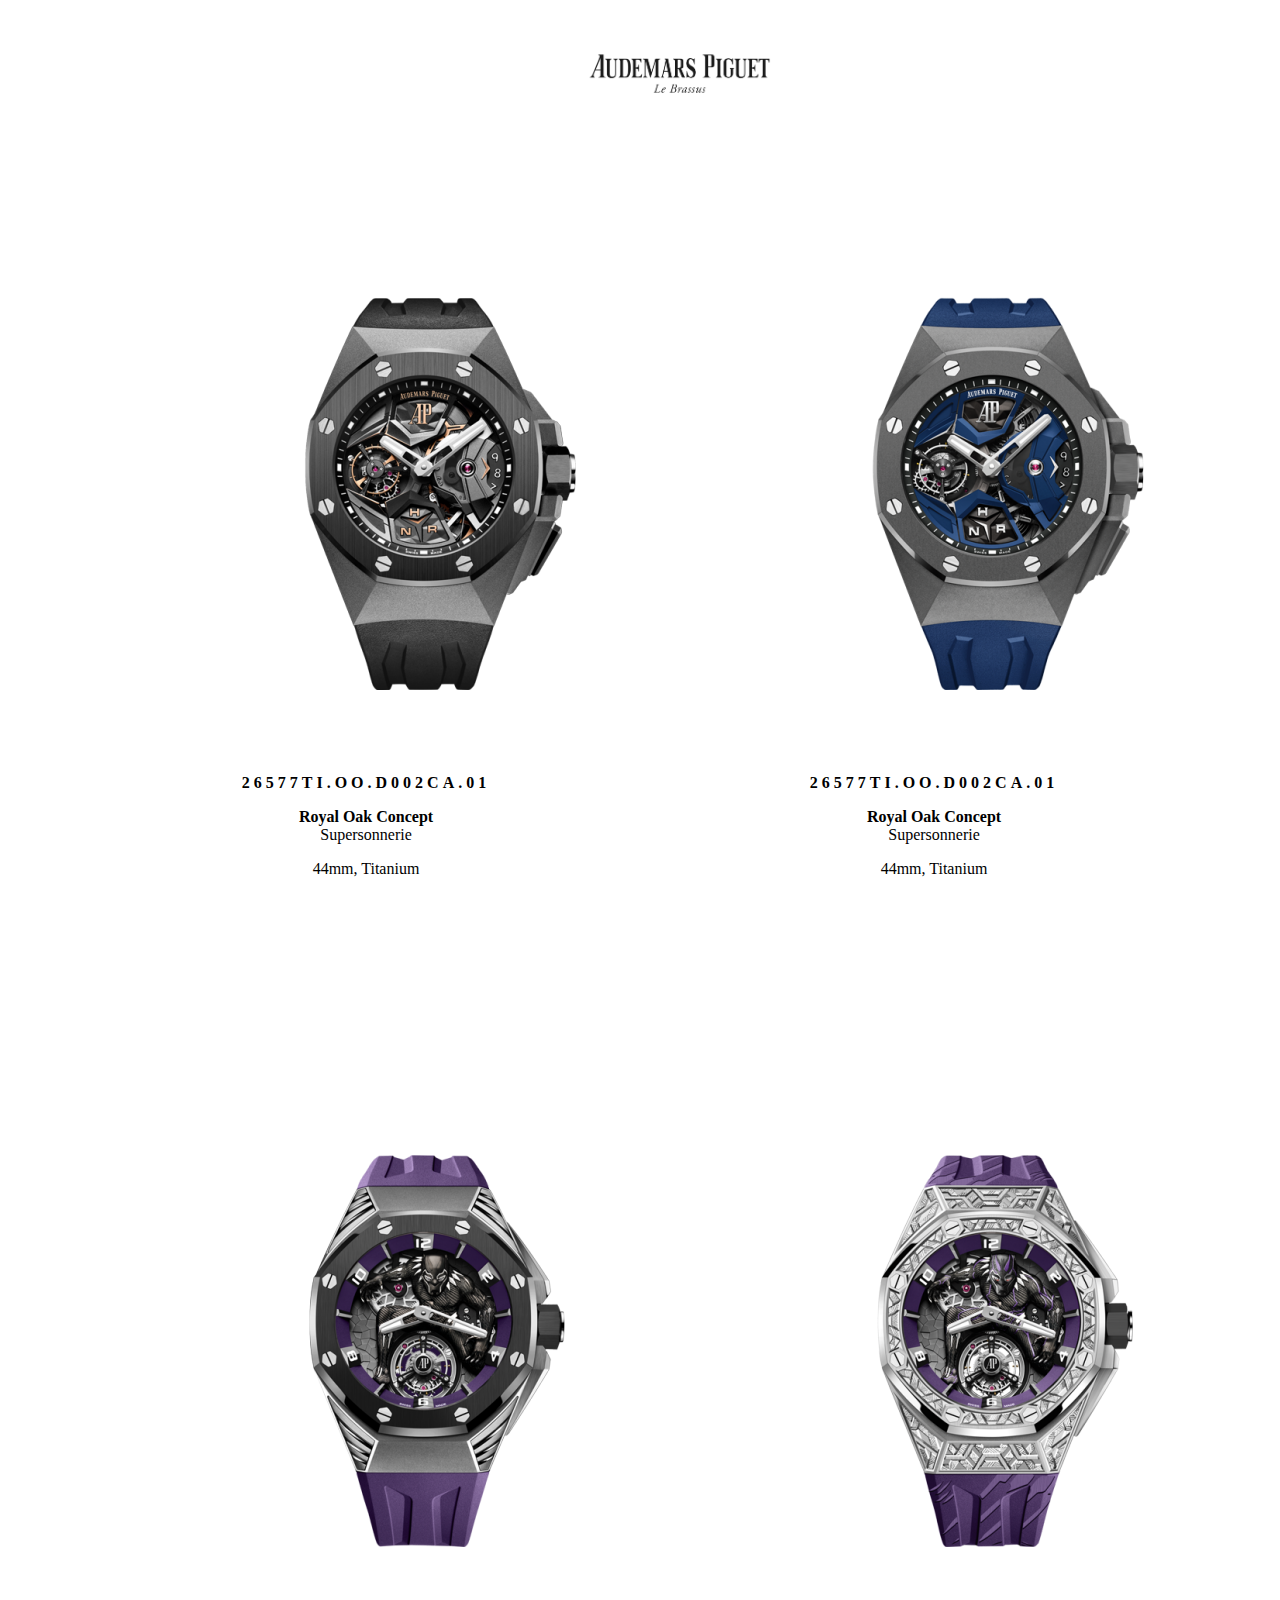
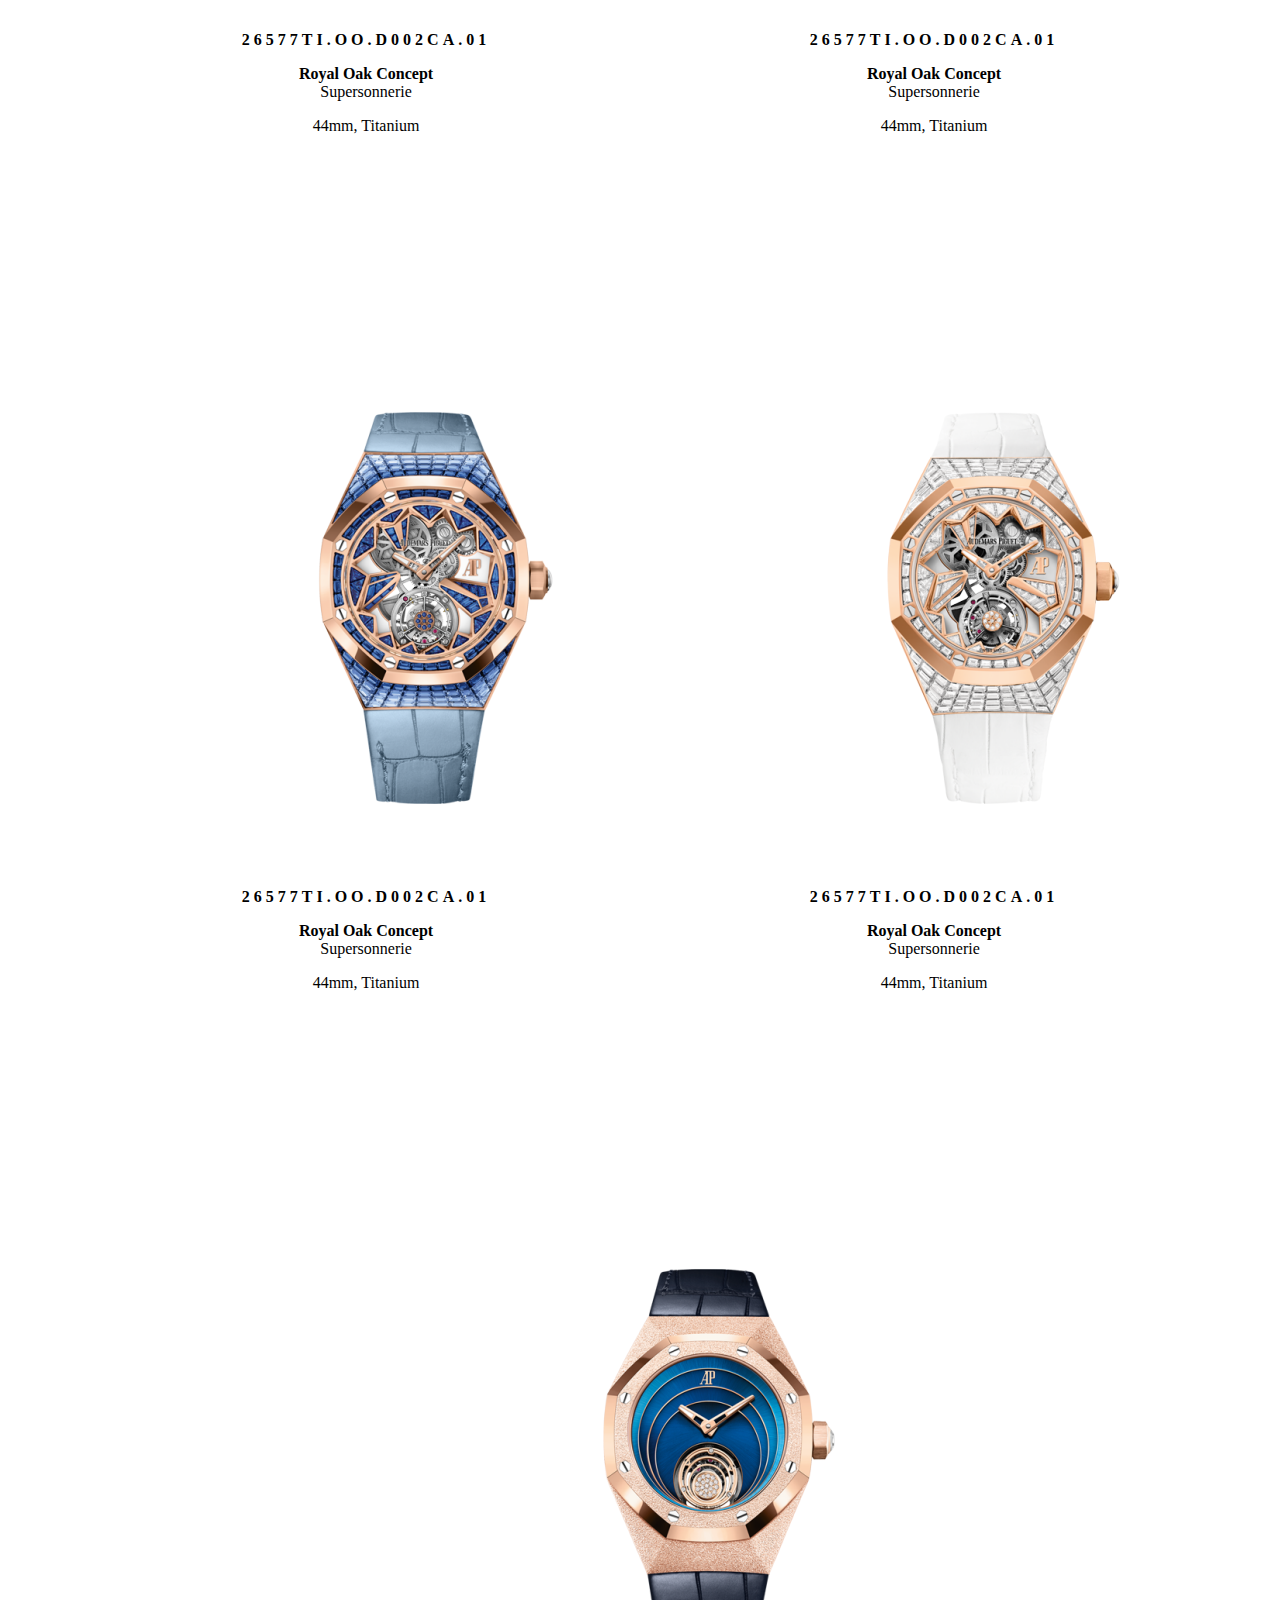
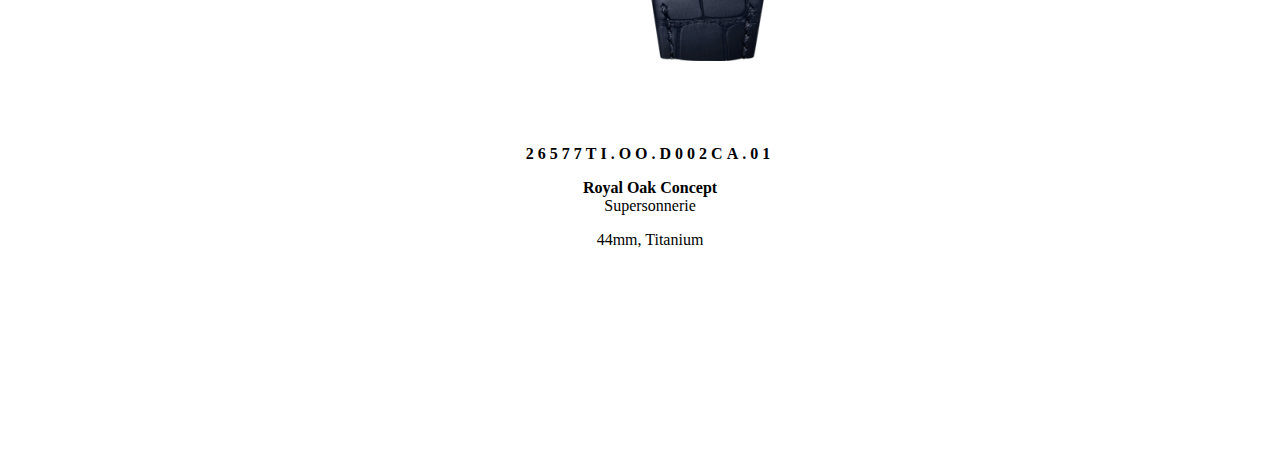
==== index.html @ 796da6f5 "new" ====
<!DOCTYPE html>
<html lang="en">
<head>
    <meta charset="UTF-8">
    <meta http-equiv="X-UA-Compatible" content="IE=edge">
    <meta name="viewport" content="width=device-width, initial-scale=1.0">
    <title>Document</title>
    <link rel="stylesheet" href="style.css">
</head>
<body>
    <div class="ap">
        <div class="ap-header">
            <div class="ap-image-header">
                <a href="index.html">
                    <img src="Audemars_Piguet_logo.png" alt="" class="image-header">
                </a>
            </div>
        </div>

        <div class="grid">
            <!-- <div class="header-grid">
                <h4 class="header2-grid">Royal Oak Concept</h4>
            </div> -->

            <div class="product-grid">
                <div class="watch-card">
                    <div class="watch-card-aside">
                        <figure class="watch-card-image">
                            <a href="">
                                <img src="AP1.png" alt="">
                            </a>
                        </figure>
                    </div>
                    <div class="watch-card-text">
                        <span class="watch-card-ref">26577TI.OO.D002CA.01</span>
                        <h4 class="watch-card-title">
                            <b>Royal Oak Concept</b>
                                Supersonnerie
                        </h4>
                        <span class="watch-card-details"> 44mm,  Titanium </span>
                    </div>
                </div>

                <div class="watch-card">
                    <div class="watch-card-aside">
                        <figure class="watch-card-image">
                            <a href="">
                                <img src="AP2.png" alt="">
                            </a>
                        </figure>
                    </div>
                    <div class="watch-card-text">
                        <span class="watch-card-ref">26577TI.OO.D002CA.01</span>
                        <h4 class="watch-card-title">
                            <b>Royal Oak Concept</b>
                                Supersonnerie
                        </h4>
                        <span class="watch-card-details"> 44mm,  Titanium </span>
                    </div>
                </div>

                <div class="watch-card">
                    <div class="watch-card-aside">
                        <figure class="watch-card-image">
                            <a href="">
                                <img src="AP3.png" alt="">
                            </a>
                        </figure>
                    </div>
                    <div class="watch-card-text">
                        <span class="watch-card-ref">26577TI.OO.D002CA.01</span>
                        <h4 class="watch-card-title">
                            <b>Royal Oak Concept</b>
                                Supersonnerie
                        </h4>
                        <span class="watch-card-details"> 44mm,  Titanium </span>
                    </div>
                </div>

                <div class="watch-card">
                    <div class="watch-card-aside">
                        <figure class="watch-card-image">
                            <a href="">
                                <img src="AP4.png" alt="">
                            </a>
                        </figure>
                    </div>
                    <div class="watch-card-text">
                        <span class="watch-card-ref">26577TI.OO.D002CA.01</span>
                        <h4 class="watch-card-title">
                            <b>Royal Oak Concept</b>
                                Supersonnerie
                        </h4>
                        <span class="watch-card-details"> 44mm,  Titanium </span>
                    </div>
                </div>

                <div class="watch-card">
                    <div class="watch-card-aside">
                        <figure class="watch-card-image">
                            <a href="">
                                <img src="AP5.png" alt="">
                            </a>
                        </figure>
                    </div>
                    <div class="watch-card-text">
                        <span class="watch-card-ref">26577TI.OO.D002CA.01</span>
                        <h4 class="watch-card-title">
                            <b>Royal Oak Concept</b>
                                Supersonnerie
                        </h4>
                        <span class="watch-card-details"> 44mm,  Titanium </span>
                    </div>
                </div>

                <div class="watch-card">
                    <div class="watch-card-aside">
                        <figure class="watch-card-image">
                            <a href="">
                                <img src="AP6.png" alt="">
                            </a>
                        </figure>
                    </div>
                    <div class="watch-card-text">
                        <span class="watch-card-ref">26577TI.OO.D002CA.01</span>
                        <h4 class="watch-card-title">
                            <b>Royal Oak Concept</b>
                                Supersonnerie
                        </h4>
                        <span class="watch-card-details"> 44mm,  Titanium </span>
                    </div>
                </div>

                <div class="watch-card">
                    <div class="watch-card-aside">
                        <figure class="watch-card-image">
                            <a href="">
                                <img src="AP7.png" alt="">
                            </a>
                        </figure>
                    </div>
                    <div class="watch-card-text">
                        <span class="watch-card-ref">26577TI.OO.D002CA.01</span>
                        <h4 class="watch-card-title">
                            <b>Royal Oak Concept</b>
                                Supersonnerie
                        </h4>
                        <span class="watch-card-details"> 44mm,  Titanium </span>
                    </div>
                </div>

            </div>

        </div>
















    </div>
</body>
</html>
---- style.css ----
.ap-image-header {
    display: block;
    margin-left: auto;
    margin-right: auto;
    width: 15%;
}

.image-header {
    margin: 40px;
    height: 52px;
    width: auto;
}



.header2-grid {
    margin: 0;
    padding: 5rem 0 2.5rem 0;
    color: #000;
}

.header2-grid {
    font-size: 2rem;
    line-height: 1;
    letter-spacing: -.03rem;
}

h4 {
    font-family: HelveticaNeueLTCom-UltLt;
    font-weight: 400;
    text-transform: uppercase;
}

.product-grid {
    display: flex;
    justify-content: space-evenly;
    flex-wrap: wrap;
    margin-left: 40px;
    margin-right: 20px;
    margin-top: 30px;
    margin-bottom: 80px;
    gap: 25px;
}

.watch-card {
    position: relative;
    height: 12%;
    max-width: 50vh;
    color: #000;
    
    cursor: pointer;
}

.watch-card-aside {
    padding: 6rem 8rem 0;
    -webkit-transition: -webkit-transform .9s ease-in-out;
    transition: -webkit-transform .9s ease-in-out;
    transition: transform .9s ease-in-out;
    transition: transform .9s ease-in-out,-webkit-transform .9s ease-in-out;
}

.watch-card-image {
    width: 100%;
    margin: 0;
}

.watch-card-text {
    padding: 5rem 0.5rem 8rem;
    text-align: center;
}

.watch-card-ref {
    font-size: 1.2rem;
    letter-spacing: .3rem;
}

.watch-card-ref {
    margin: 1rem 0;
    color: var(--secondColor);
    font-size: 1rem;
    font-weight: 700;
    letter-spacing: .25rem;
}

.watch-card-title {
    font-family: HelveticaNeueLTCom;
    text-transform: none;
    padding: 1rem 4rem;
    margin-top: 0;
    margin-bottom: 0;
    padding-top: 0;
    padding-bottom: 0;
}

.watch-card-title {
    padding: 1rem 7rem;
}

b {
    font-weight: bolder;
}

.watch-card-details {
    color: var(--secondColor);
}
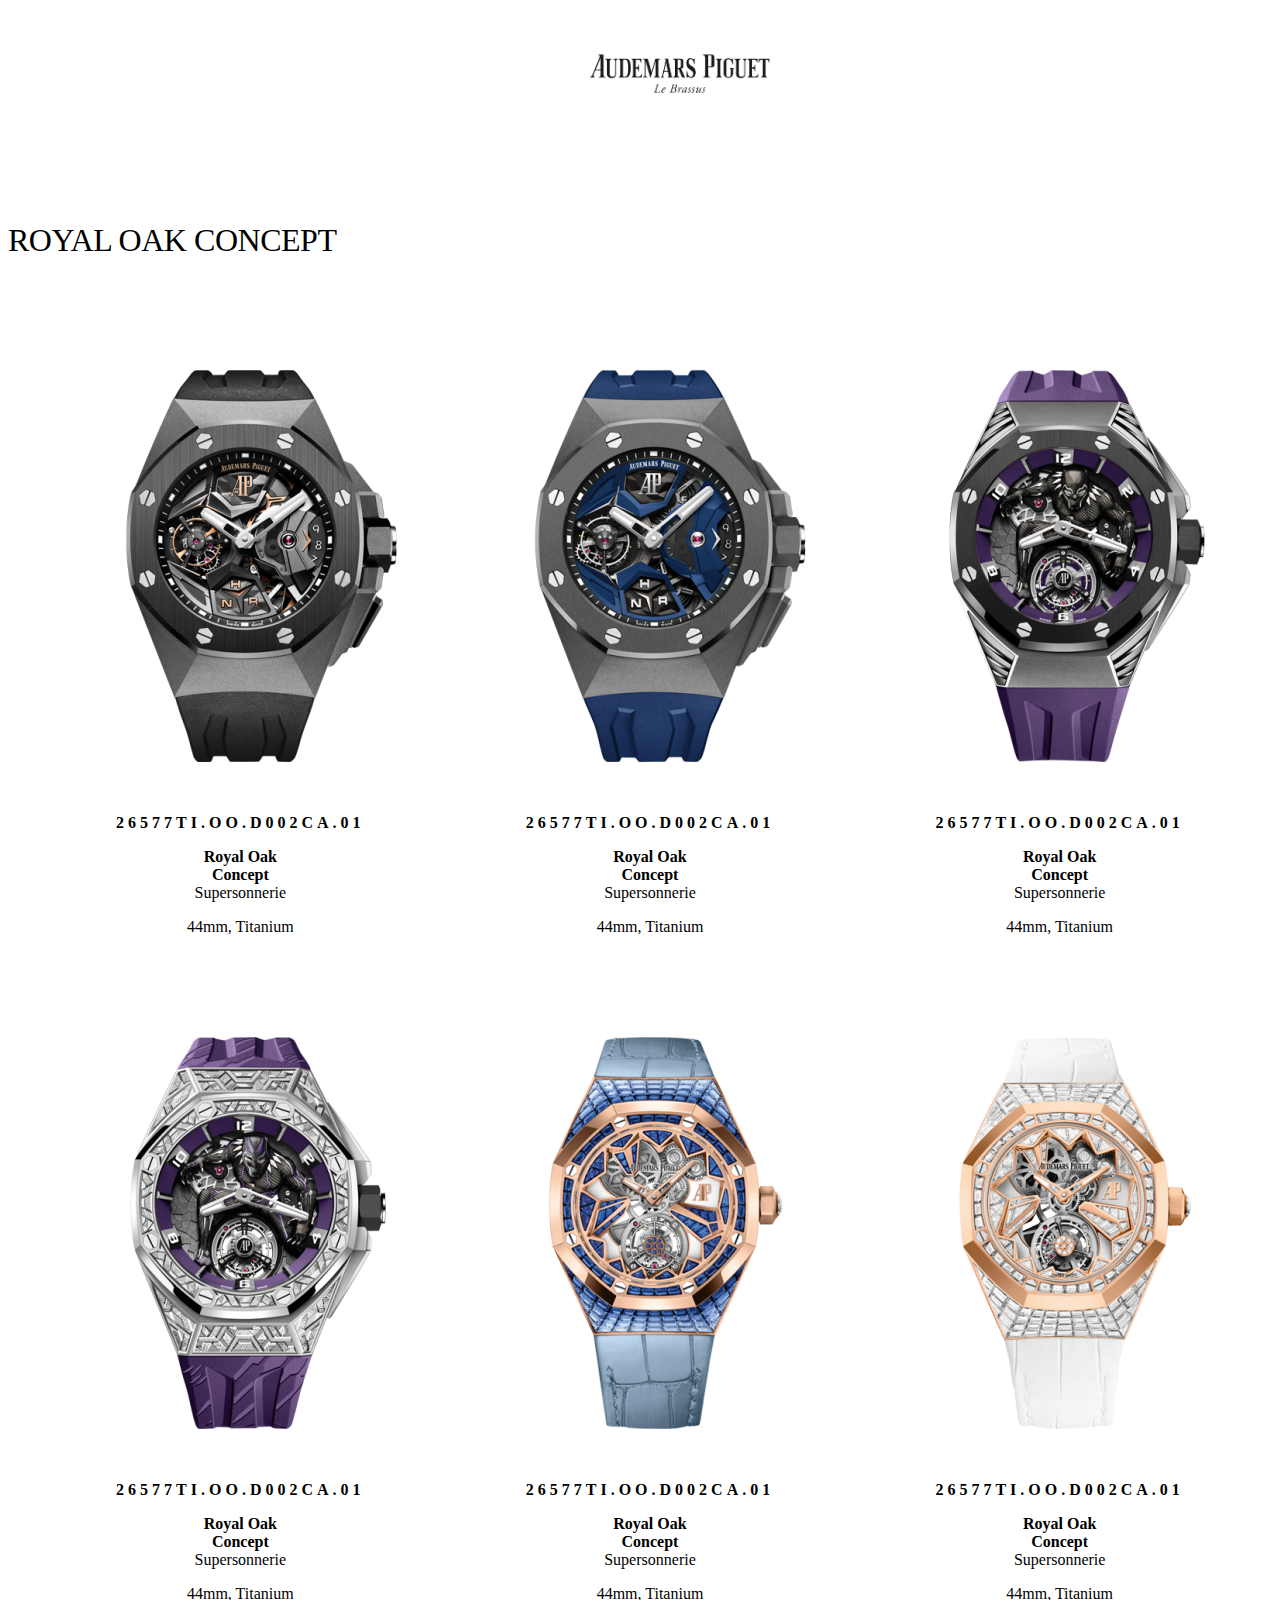
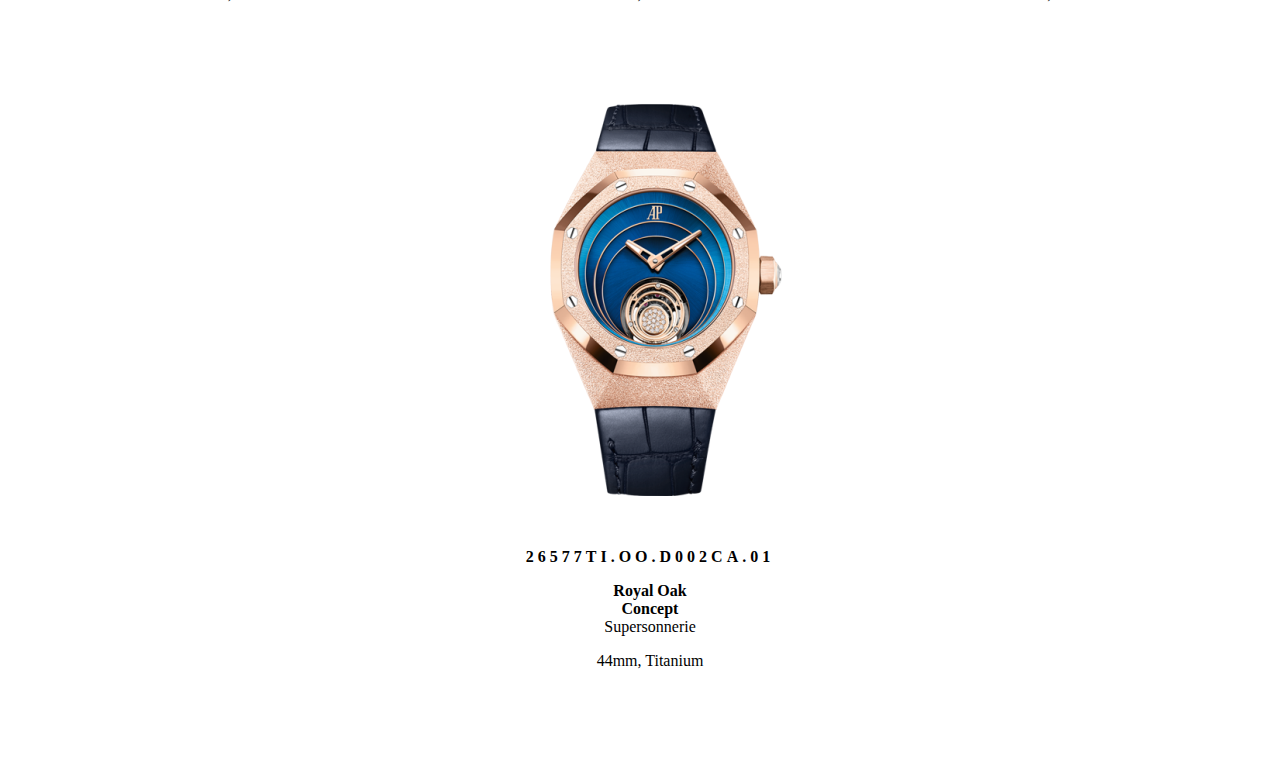
==== commit dc9a74b4: "new" ====
--- a/index.html
+++ b/index.html
@@ -17,17 +17,18 @@
             </div>
         </div>
 
+
+        <div class="header-grid">
+            <h4 class="header2-grid">Royal Oak Concept</h4>
+        </div>
+
         <div class="grid">
-            <!-- <div class="header-grid">
-                <h4 class="header2-grid">Royal Oak Concept</h4>
-            </div> -->
-
             <div class="product-grid">
                 <div class="watch-card">
                     <div class="watch-card-aside">
                         <figure class="watch-card-image">
                             <a href="">
-                                <img src="AP1.png" alt="">
+                                <img src="AP1.png" alt="" class="hover">
                             </a>
                         </figure>
                     </div>
--- a/style.css
+++ b/style.css
@@ -10,8 +10,6 @@
     height: 52px;
     width: auto;
 }
-
-
 
 .header2-grid {
     margin: 0;
@@ -33,7 +31,7 @@
 
 .product-grid {
     display: flex;
-    justify-content: space-evenly;
+    justify-content: space-around;
     flex-wrap: wrap;
     margin-left: 40px;
     margin-right: 20px;
@@ -44,19 +42,11 @@
 
 .watch-card {
     position: relative;
-    height: 12%;
-    max-width: 50vh;
-    color: #000;
-    
-    cursor: pointer;
+    max-width: 37vh;
 }
 
 .watch-card-aside {
-    padding: 6rem 8rem 0;
-    -webkit-transition: -webkit-transform .9s ease-in-out;
-    transition: -webkit-transform .9s ease-in-out;
-    transition: transform .9s ease-in-out;
-    transition: transform .9s ease-in-out,-webkit-transform .9s ease-in-out;
+    padding: 1rem 1rem 0;
 }
 
 .watch-card-image {
@@ -65,7 +55,7 @@
 }
 
 .watch-card-text {
-    padding: 5rem 0.5rem 8rem;
+    padding: 3rem 0.5rem 2rem;
     text-align: center;
 }
 
@@ -102,4 +92,8 @@
 
 .watch-card-details {
     color: var(--secondColor);
+}
+
+.hover {
+    
 }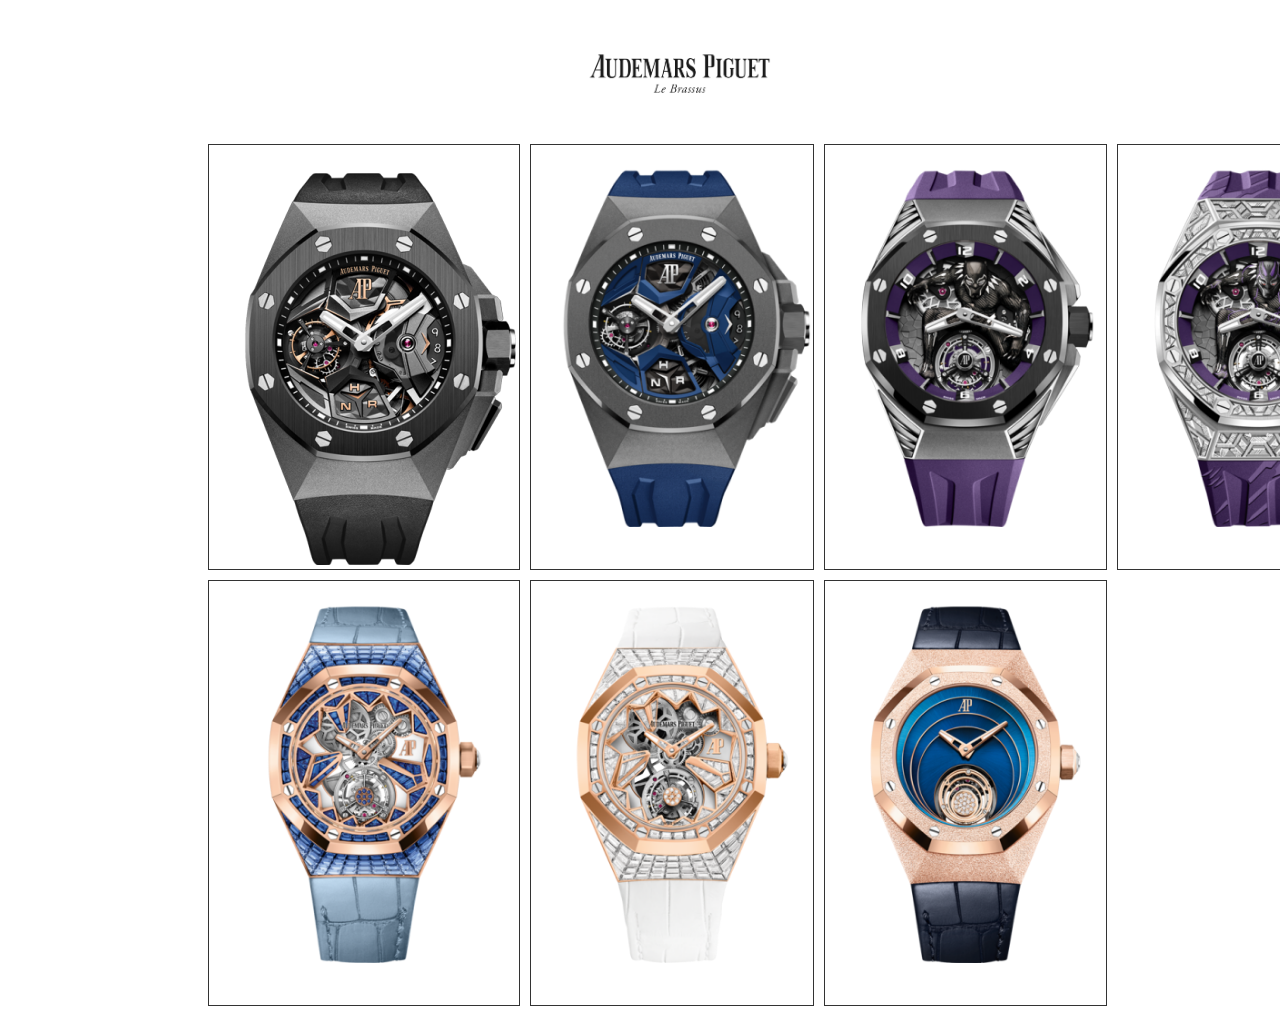
==== commit e48864fe: "new" ====
--- a/index.html
+++ b/index.html
@@ -18,154 +18,58 @@
         </div>
 
 
-        <div class="header-grid">
-            <h4 class="header2-grid">Royal Oak Concept</h4>
-        </div>
+        <div class="ap-container">
 
-        <div class="grid">
-            <div class="product-grid">
-                <div class="watch-card">
-                    <div class="watch-card-aside">
-                        <figure class="watch-card-image">
-                            <a href="">
-                                <img src="AP1.png" alt="" class="hover">
-                            </a>
-                        </figure>
-                    </div>
-                    <div class="watch-card-text">
-                        <span class="watch-card-ref">26577TI.OO.D002CA.01</span>
-                        <h4 class="watch-card-title">
-                            <b>Royal Oak Concept</b>
-                                Supersonnerie
-                        </h4>
-                        <span class="watch-card-details"> 44mm,  Titanium </span>
-                    </div>
+            <div class="watch-card">
+                <div class="watch-image">
+                    <a href="">
+                        <img src="AP1.png" alt="" class="image">
+                    </a>
                 </div>
 
-                <div class="watch-card">
-                    <div class="watch-card-aside">
-                        <figure class="watch-card-image">
-                            <a href="">
-                                <img src="AP2.png" alt="">
-                            </a>
-                        </figure>
-                    </div>
-                    <div class="watch-card-text">
-                        <span class="watch-card-ref">26577TI.OO.D002CA.01</span>
-                        <h4 class="watch-card-title">
-                            <b>Royal Oak Concept</b>
-                                Supersonnerie
-                        </h4>
-                        <span class="watch-card-details"> 44mm,  Titanium </span>
-                    </div>
+                <div class="watch-text">
+                    
                 </div>
-
-                <div class="watch-card">
-                    <div class="watch-card-aside">
-                        <figure class="watch-card-image">
-                            <a href="">
-                                <img src="AP3.png" alt="">
-                            </a>
-                        </figure>
-                    </div>
-                    <div class="watch-card-text">
-                        <span class="watch-card-ref">26577TI.OO.D002CA.01</span>
-                        <h4 class="watch-card-title">
-                            <b>Royal Oak Concept</b>
-                                Supersonnerie
-                        </h4>
-                        <span class="watch-card-details"> 44mm,  Titanium </span>
-                    </div>
-                </div>
-
-                <div class="watch-card">
-                    <div class="watch-card-aside">
-                        <figure class="watch-card-image">
-                            <a href="">
-                                <img src="AP4.png" alt="">
-                            </a>
-                        </figure>
-                    </div>
-                    <div class="watch-card-text">
-                        <span class="watch-card-ref">26577TI.OO.D002CA.01</span>
-                        <h4 class="watch-card-title">
-                            <b>Royal Oak Concept</b>
-                                Supersonnerie
-                        </h4>
-                        <span class="watch-card-details"> 44mm,  Titanium </span>
-                    </div>
-                </div>
-
-                <div class="watch-card">
-                    <div class="watch-card-aside">
-                        <figure class="watch-card-image">
-                            <a href="">
-                                <img src="AP5.png" alt="">
-                            </a>
-                        </figure>
-                    </div>
-                    <div class="watch-card-text">
-                        <span class="watch-card-ref">26577TI.OO.D002CA.01</span>
-                        <h4 class="watch-card-title">
-                            <b>Royal Oak Concept</b>
-                                Supersonnerie
-                        </h4>
-                        <span class="watch-card-details"> 44mm,  Titanium </span>
-                    </div>
-                </div>
-
-                <div class="watch-card">
-                    <div class="watch-card-aside">
-                        <figure class="watch-card-image">
-                            <a href="">
-                                <img src="AP6.png" alt="">
-                            </a>
-                        </figure>
-                    </div>
-                    <div class="watch-card-text">
-                        <span class="watch-card-ref">26577TI.OO.D002CA.01</span>
-                        <h4 class="watch-card-title">
-                            <b>Royal Oak Concept</b>
-                                Supersonnerie
-                        </h4>
-                        <span class="watch-card-details"> 44mm,  Titanium </span>
-                    </div>
-                </div>
-
-                <div class="watch-card">
-                    <div class="watch-card-aside">
-                        <figure class="watch-card-image">
-                            <a href="">
-                                <img src="AP7.png" alt="">
-                            </a>
-                        </figure>
-                    </div>
-                    <div class="watch-card-text">
-                        <span class="watch-card-ref">26577TI.OO.D002CA.01</span>
-                        <h4 class="watch-card-title">
-                            <b>Royal Oak Concept</b>
-                                Supersonnerie
-                        </h4>
-                        <span class="watch-card-details"> 44mm,  Titanium </span>
-                    </div>
-                </div>
-
             </div>
 
-        </div>
+            <div class="watch-card">
+                <a href="">
+                    <img src="AP2.png" alt="" class="image">
+                </a>
+            </div>
+
+            <div class="watch-card">
+                <a href="">
+                    <img src="AP3.png" alt="" class="image">
+                </a>
+            </div>
+
+            <div class="watch-card">
+                <a href="">
+                    <img src="AP4.png" alt="" class="image">
+                </a>
+            </div>
+
+            <div class="watch-card">
+                <a href="">
+                    <img src="AP5.png" alt="" class="image">
+                </a>
+            </div>
+
+            <div class="watch-card">
+                <a href="">
+                    <img src="AP6.png" alt="" class="image">
+                </a>
+            </div>
+
+            <div class="watch-card">
+                <a href="">
+                    <img src="AP7.png" alt="" class="image">
+                </a>
+            </div>
 
 
-
-
-
-
-
-
-
-
-
-
-
+        </div>
 
 
 
--- a/style.css
+++ b/style.css
@@ -11,89 +11,22 @@
     width: auto;
 }
 
-.header2-grid {
-    margin: 0;
-    padding: 5rem 0 2.5rem 0;
-    color: #000;
-}
-
-.header2-grid {
-    font-size: 2rem;
-    line-height: 1;
-    letter-spacing: -.03rem;
-}
-
-h4 {
-    font-family: HelveticaNeueLTCom-UltLt;
-    font-weight: 400;
-    text-transform: uppercase;
-}
-
-.product-grid {
-    display: flex;
-    justify-content: space-around;
-    flex-wrap: wrap;
-    margin-left: 40px;
-    margin-right: 20px;
-    margin-top: 30px;
-    margin-bottom: 80px;
-    gap: 25px;
+.ap-container {
+    display: grid;
+    column-gap: 10px;
+    row-gap: 10px;
+    grid-template-columns: auto auto auto auto;
+    padding: 0 100px 0 100px;
+    margin-left: 100px;
+    margin-right: 100px;
 }
 
 .watch-card {
-    position: relative;
-    max-width: 37vh;
-}
-
-.watch-card-aside {
-    padding: 1rem 1rem 0;
-}
-
-.watch-card-image {
-    width: 100%;
-    margin: 0;
-}
-
-.watch-card-text {
-    padding: 3rem 0.5rem 2rem;
+    border: 1px solid rgba(0, 0, 0, 0.8);
     text-align: center;
 }
 
-.watch-card-ref {
-    font-size: 1.2rem;
-    letter-spacing: .3rem;
-}
-
-.watch-card-ref {
-    margin: 1rem 0;
-    color: var(--secondColor);
-    font-size: 1rem;
-    font-weight: 700;
-    letter-spacing: .25rem;
-}
-
-.watch-card-title {
-    font-family: HelveticaNeueLTCom;
-    text-transform: none;
-    padding: 1rem 4rem;
-    margin-top: 0;
-    margin-bottom: 0;
-    padding-top: 0;
-    padding-bottom: 0;
-}
-
-.watch-card-title {
-    padding: 1rem 7rem;
-}
-
-b {
-    font-weight: bolder;
-}
-
-.watch-card-details {
-    color: var(--secondColor);
-}
-
-.hover {
-    
+.image {
+    height: 90%;
+    width: auto;
 }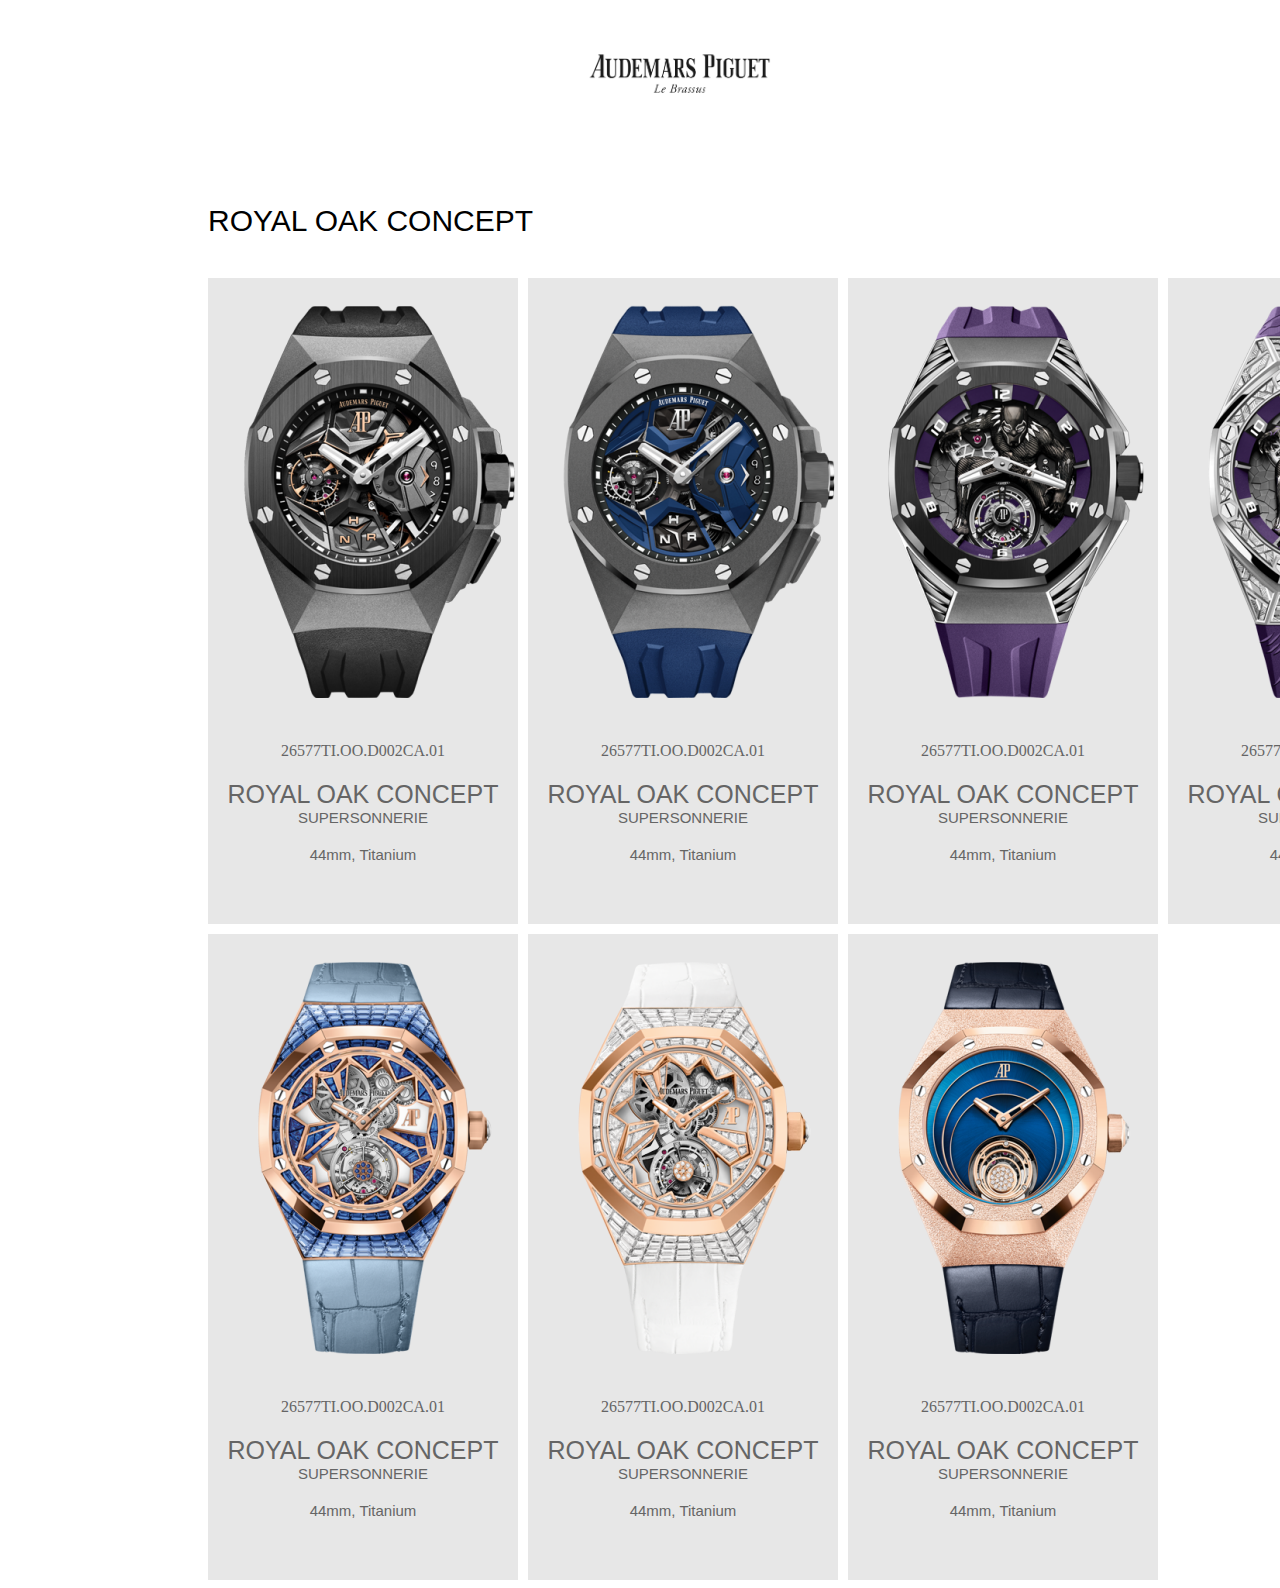
==== commit 42ce03d4: "new" ====
--- a/index.html
+++ b/index.html
@@ -17,6 +17,9 @@
             </div>
         </div>
 
+        <div class="name-header">
+            <h4>Royal Oak Concept</h4>
+        </div>
 
         <div class="ap-container">
 
@@ -28,44 +31,94 @@
                 </div>
 
                 <div class="watch-text">
-                    
+                    <span class="watch-reference">26577TI.OO.D002CA.01</span>
+                    <h4 class="watch-title"><b> Royal Oak Concept </b> Supersonnerie </h4>
+                    <span class="watch-details"> 44mm,  Titanium </span>
                 </div>
             </div>
 
             <div class="watch-card">
-                <a href="">
-                    <img src="AP2.png" alt="" class="image">
-                </a>
+                <div class="watch-image">
+                    <a href="">
+                        <img src="AP2.png" alt="" class="image">
+                    </a>
+                </div>
+
+                <div class="watch-text">
+                    <span class="watch-reference">26577TI.OO.D002CA.01</span>
+                    <h4 class="watch-title"><b> Royal Oak Concept </b> Supersonnerie </h4>
+                    <span class="watch-details"> 44mm,  Titanium </span>
+                </div>
             </div>
 
             <div class="watch-card">
-                <a href="">
-                    <img src="AP3.png" alt="" class="image">
-                </a>
+                <div class="watch-image">
+                    <a href="">
+                        <img src="AP3.png" alt="" class="image">
+                    </a>
+                </div>
+
+                <div class="watch-text">
+                    <span class="watch-reference">26577TI.OO.D002CA.01</span>
+                    <h4 class="watch-title"><b> Royal Oak Concept </b> Supersonnerie </h4>
+                    <span class="watch-details"> 44mm,  Titanium </span>
+                </div>
             </div>
 
             <div class="watch-card">
-                <a href="">
-                    <img src="AP4.png" alt="" class="image">
-                </a>
+                <div class="watch-image">
+                    <a href="">
+                        <img src="AP4.png" alt="" class="image">
+                    </a>
+                </div>
+
+                <div class="watch-text">
+                    <span class="watch-reference">26577TI.OO.D002CA.01</span>
+                    <h4 class="watch-title"><b> Royal Oak Concept </b> Supersonnerie </h4>
+                    <span class="watch-details"> 44mm,  Titanium </span>
+                </div>
             </div>
 
             <div class="watch-card">
-                <a href="">
-                    <img src="AP5.png" alt="" class="image">
-                </a>
+                <div class="watch-image">
+                    <a href="">
+                        <img src="AP5.png" alt="" class="image">
+                    </a>
+                </div>
+
+                <div class="watch-text">
+                    <span class="watch-reference">26577TI.OO.D002CA.01</span>
+                    <h4 class="watch-title"><b> Royal Oak Concept </b> Supersonnerie </h4>
+                    <span class="watch-details"> 44mm,  Titanium </span>
+                </div>
             </div>
 
             <div class="watch-card">
-                <a href="">
-                    <img src="AP6.png" alt="" class="image">
-                </a>
+                <div class="watch-image">
+                    <a href="">
+                        <img src="AP6.png" alt="" class="image">
+                    </a>
+                </div>
+
+                <div class="watch-text">
+                    <span class="watch-reference">26577TI.OO.D002CA.01</span>
+                    <h4 class="watch-title"><b> Royal Oak Concept </b> Supersonnerie </h4>
+                    <span class="watch-details"> 44mm,  Titanium </span>
+                </div>
             </div>
 
             <div class="watch-card">
-                <a href="">
-                    <img src="AP7.png" alt="" class="image">
-                </a>
+                <div class="watch-image">
+                    <a href="">
+                        <img src="AP7.png" alt="" class="image">
+                    </a>
+                </div>
+
+                <div class="watch-text">
+                    <span class="watch-reference">26577TI.OO.D002CA.01</span>
+                    <h4 class="watch-title"><b> Royal Oak Concept </b> Supersonnerie </h4>
+                    <span class="watch-details"> 44mm,  Titanium </span>
+                </div>
             </div>
 
 
--- a/style.css
+++ b/style.css
@@ -11,6 +11,19 @@
     width: auto;
 }
 
+.name-header {
+    cursor: default;
+    margin-top: 60px;
+    margin-left: 200px;
+}
+
+h4 {
+    font-size: 30px;
+    font-family: Arial, Helvetica, sans-serif;
+    font-weight: 200;
+    text-transform: uppercase;
+}
+
 .ap-container {
     display: grid;
     column-gap: 10px;
@@ -22,11 +35,41 @@
 }
 
 .watch-card {
-    border: 1px solid rgba(0, 0, 0, 0.8);
+    background-color: #65656528;
     text-align: center;
+    cursor: pointer;
 }
 
 .image {
     height: 90%;
     width: auto;
+}
+
+.watch-text {
+    margin-top: 40px;
+    margin-bottom: 60px;
+}
+
+.watch-reference {
+    color: #656565;
+    font-weight: 500;
+}
+.watch-title {
+    font-family: Arial, Helvetica, sans-serif;
+    color: #656565;
+    font-size: 15px;
+    font-weight: 400;
+    text-transform: uppercase;
+}
+
+b {
+    color: #656565;
+    font-size: 25px;
+    font-weight: lighter;
+}
+
+.watch-details {
+    color: #656565;
+    font-family: Arial, Helvetica, sans-serif;
+    font-size: 15px;
 }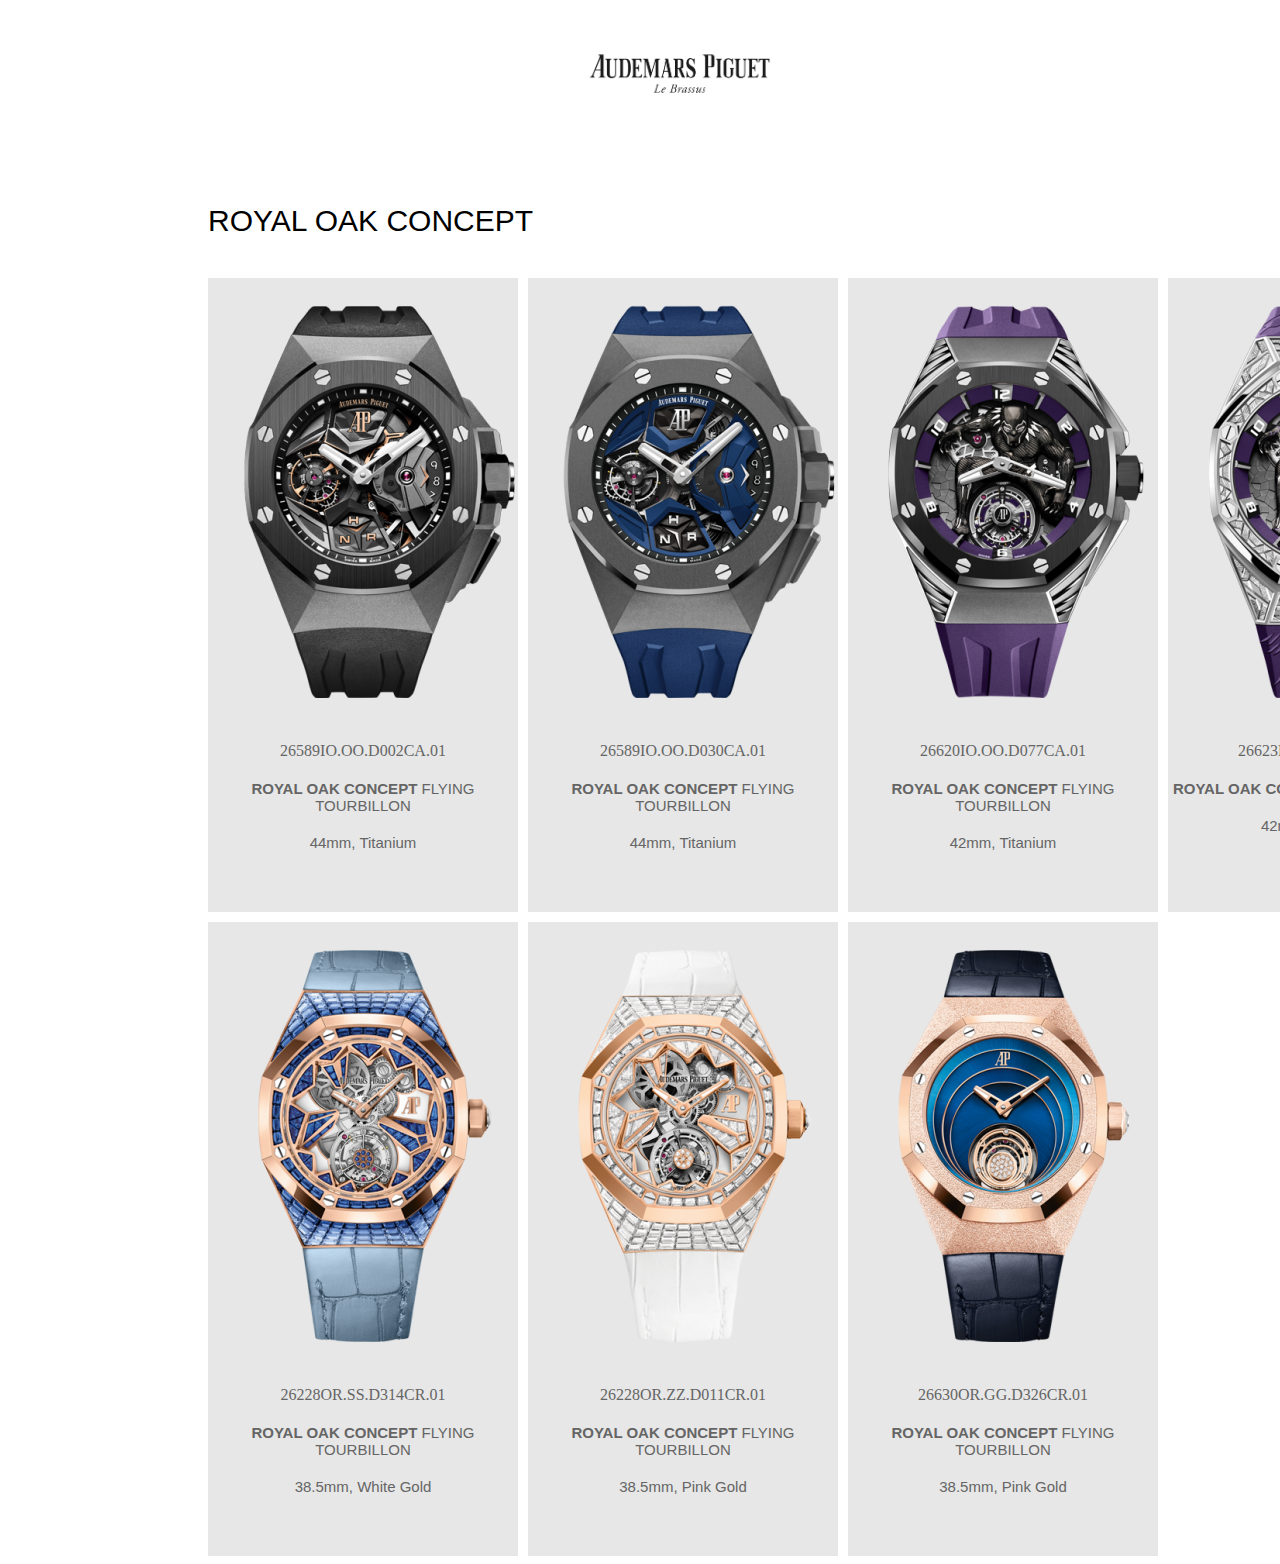
==== commit 6bea9bca: "new" ====
--- a/index.html
+++ b/index.html
@@ -25,15 +25,15 @@
 
             <div class="watch-card">
                 <div class="watch-image">
-                    <a href="">
+                    <a href="ap1.html">
                         <img src="AP1.png" alt="" class="image">
                     </a>
                 </div>
 
                 <div class="watch-text">
-                    <span class="watch-reference">26577TI.OO.D002CA.01</span>
-                    <h4 class="watch-title"><b> Royal Oak Concept </b> Supersonnerie </h4>
-                    <span class="watch-details"> 44mm,  Titanium </span>
+                    <span class="watch-reference">26589IO.OO.D002CA.01</span>
+                    <h4 class="watch-title"><b> Royal Oak Concept </b> Flying Tourbillon </h4>
+                    <span class="watch-details">  44mm,  Titanium  </span>
                 </div>
             </div>
 
@@ -45,8 +45,8 @@
                 </div>
 
                 <div class="watch-text">
-                    <span class="watch-reference">26577TI.OO.D002CA.01</span>
-                    <h4 class="watch-title"><b> Royal Oak Concept </b> Supersonnerie </h4>
+                    <span class="watch-reference">26589IO.OO.D030CA.01</span>
+                    <h4 class="watch-title"><b> Royal Oak Concept </b> Flying Tourbillon </h4>
                     <span class="watch-details"> 44mm,  Titanium </span>
                 </div>
             </div>
@@ -59,9 +59,9 @@
                 </div>
 
                 <div class="watch-text">
-                    <span class="watch-reference">26577TI.OO.D002CA.01</span>
-                    <h4 class="watch-title"><b> Royal Oak Concept </b> Supersonnerie </h4>
-                    <span class="watch-details"> 44mm,  Titanium </span>
+                    <span class="watch-reference">26620IO.OO.D077CA.01</span>
+                    <h4 class="watch-title"><b> Royal Oak Concept </b> Flying Tourbillon </h4>
+                    <span class="watch-details"> 42mm,  Titanium </span>
                 </div>
             </div>
 
@@ -73,9 +73,9 @@
                 </div>
 
                 <div class="watch-text">
-                    <span class="watch-reference">26577TI.OO.D002CA.01</span>
+                    <span class="watch-reference">26623BC.GG.D077CA.01</span>
                     <h4 class="watch-title"><b> Royal Oak Concept </b> Supersonnerie </h4>
-                    <span class="watch-details"> 44mm,  Titanium </span>
+                    <span class="watch-details">  42mm,  White Gold </span>
                 </div>
             </div>
 
@@ -87,9 +87,9 @@
                 </div>
 
                 <div class="watch-text">
-                    <span class="watch-reference">26577TI.OO.D002CA.01</span>
-                    <h4 class="watch-title"><b> Royal Oak Concept </b> Supersonnerie </h4>
-                    <span class="watch-details"> 44mm,  Titanium </span>
+                    <span class="watch-reference">26228OR.SS.D314CR.01</span>
+                    <h4 class="watch-title"><b> Royal Oak Concept </b>  Flying Tourbillon </h4>
+                    <span class="watch-details">  38.5mm,  White Gold </span>
                 </div>
             </div>
 
@@ -101,9 +101,9 @@
                 </div>
 
                 <div class="watch-text">
-                    <span class="watch-reference">26577TI.OO.D002CA.01</span>
-                    <h4 class="watch-title"><b> Royal Oak Concept </b> Supersonnerie </h4>
-                    <span class="watch-details"> 44mm,  Titanium </span>
+                    <span class="watch-reference">26228OR.ZZ.D011CR.01</span>
+                    <h4 class="watch-title"><b> Royal Oak Concept </b>  Flying Tourbillon </h4>
+                    <span class="watch-details">  38.5mm,  Pink Gold </span>
                 </div>
             </div>
 
@@ -115,9 +115,9 @@
                 </div>
 
                 <div class="watch-text">
-                    <span class="watch-reference">26577TI.OO.D002CA.01</span>
-                    <h4 class="watch-title"><b> Royal Oak Concept </b> Supersonnerie </h4>
-                    <span class="watch-details"> 44mm,  Titanium </span>
+                    <span class="watch-reference">26630OR.GG.D326CR.01</span>
+                    <h4 class="watch-title"><b> Royal Oak Concept </b> Flying Tourbillon </h4>
+                    <span class="watch-details"> 38.5mm,  Pink Gold </span>
                 </div>
             </div>
 
--- a/style.css
+++ b/style.css
@@ -9,6 +9,11 @@
     margin: 40px;
     height: 52px;
     width: auto;
+}
+
+.image-header:hover {
+    opacity: 0.5;
+    transition: .4s ease;
 }
 
 .name-header {
@@ -40,6 +45,11 @@
     cursor: pointer;
 }
 
+.watch-image:hover {
+    transition: .5s;
+    transform: scale(1.05);
+}
+
 .image {
     height: 90%;
     width: auto;
@@ -64,8 +74,8 @@
 
 b {
     color: #656565;
-    font-size: 25px;
-    font-weight: lighter;
+    font-size: 15px;
+    font-weight: bold;
 }
 
 .watch-details {
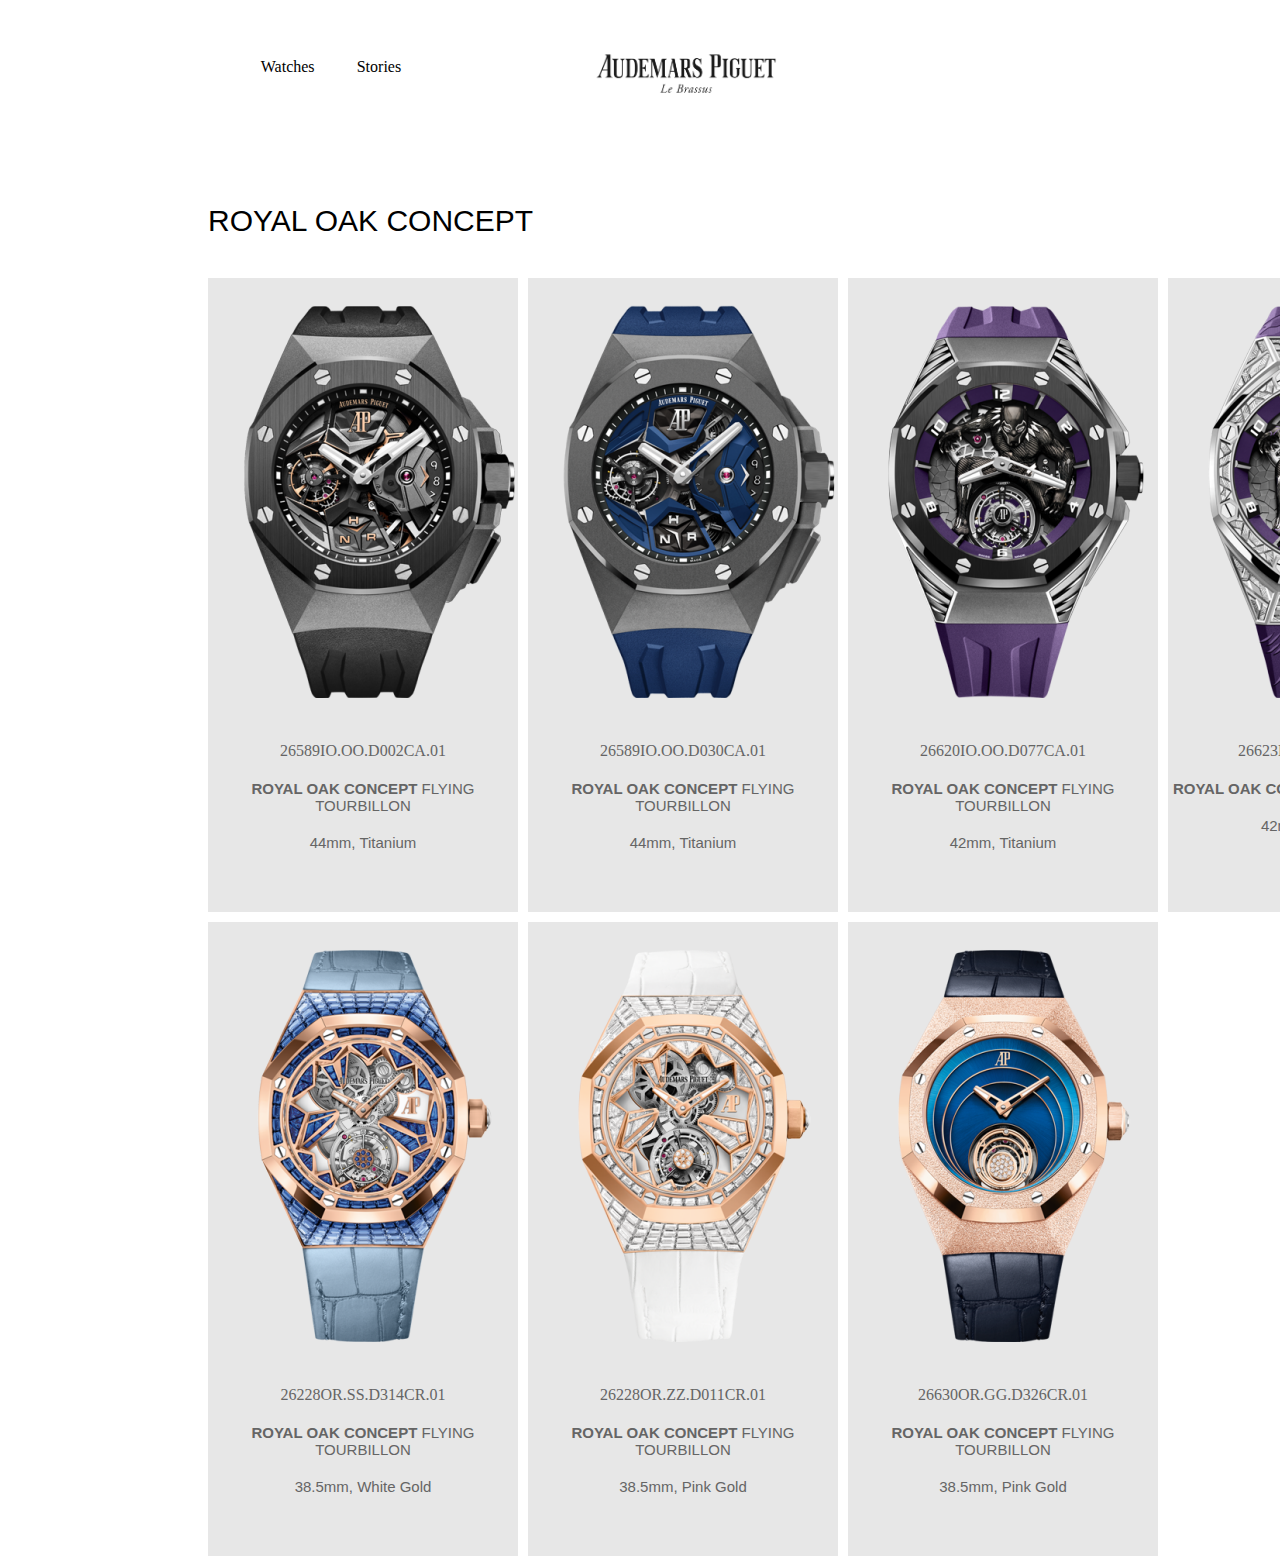
==== commit c850c3a5: "new" ====
--- a/index.html
+++ b/index.html
@@ -10,6 +10,10 @@
 <body>
     <div class="ap">
         <div class="ap-header">
+            <div class="menu">
+                <a href="" class="m-button">Watches</a>
+                <a href="" class="m1-button">Stories</a>
+            </div>
             <div class="ap-image-header">
                 <a href="index.html">
                     <img src="Audemars_Piguet_logo.png" alt="" class="image-header">
--- a/style.css
+++ b/style.css
@@ -1,8 +1,11 @@
+.ap-header {
+    display: grid;
+    grid-template-columns: 20% 23% 57%;
+}
+
 .ap-image-header {
-    display: block;
-    margin-left: auto;
-    margin-right: auto;
-    width: 15%;
+    grid-column-start: 3;
+    grid-column-end: 3;
 }
 
 .image-header {
@@ -20,6 +23,31 @@
     cursor: default;
     margin-top: 60px;
     margin-left: 200px;
+}
+
+.menu {
+    display: grid;
+    grid-template-columns: 3% 30% 3%;
+    grid-column-start: 2;
+    grid-column-end: 2;
+    margin-top: 50px;
+    
+}
+
+.m-button {
+    grid-column-start: 1;
+    grid-column-end: 1;
+    font-size: 16px;
+    text-decoration: none;
+    color: black;
+}
+
+.m1-button {
+    grid-column-start: 3;
+    grid-column-end: 3;
+    font-size: 16px;
+    text-decoration: none;
+    color: black;
 }
 
 h4 {
@@ -64,6 +92,7 @@
     color: #656565;
     font-weight: 500;
 }
+
 .watch-title {
     font-family: Arial, Helvetica, sans-serif;
     color: #656565;
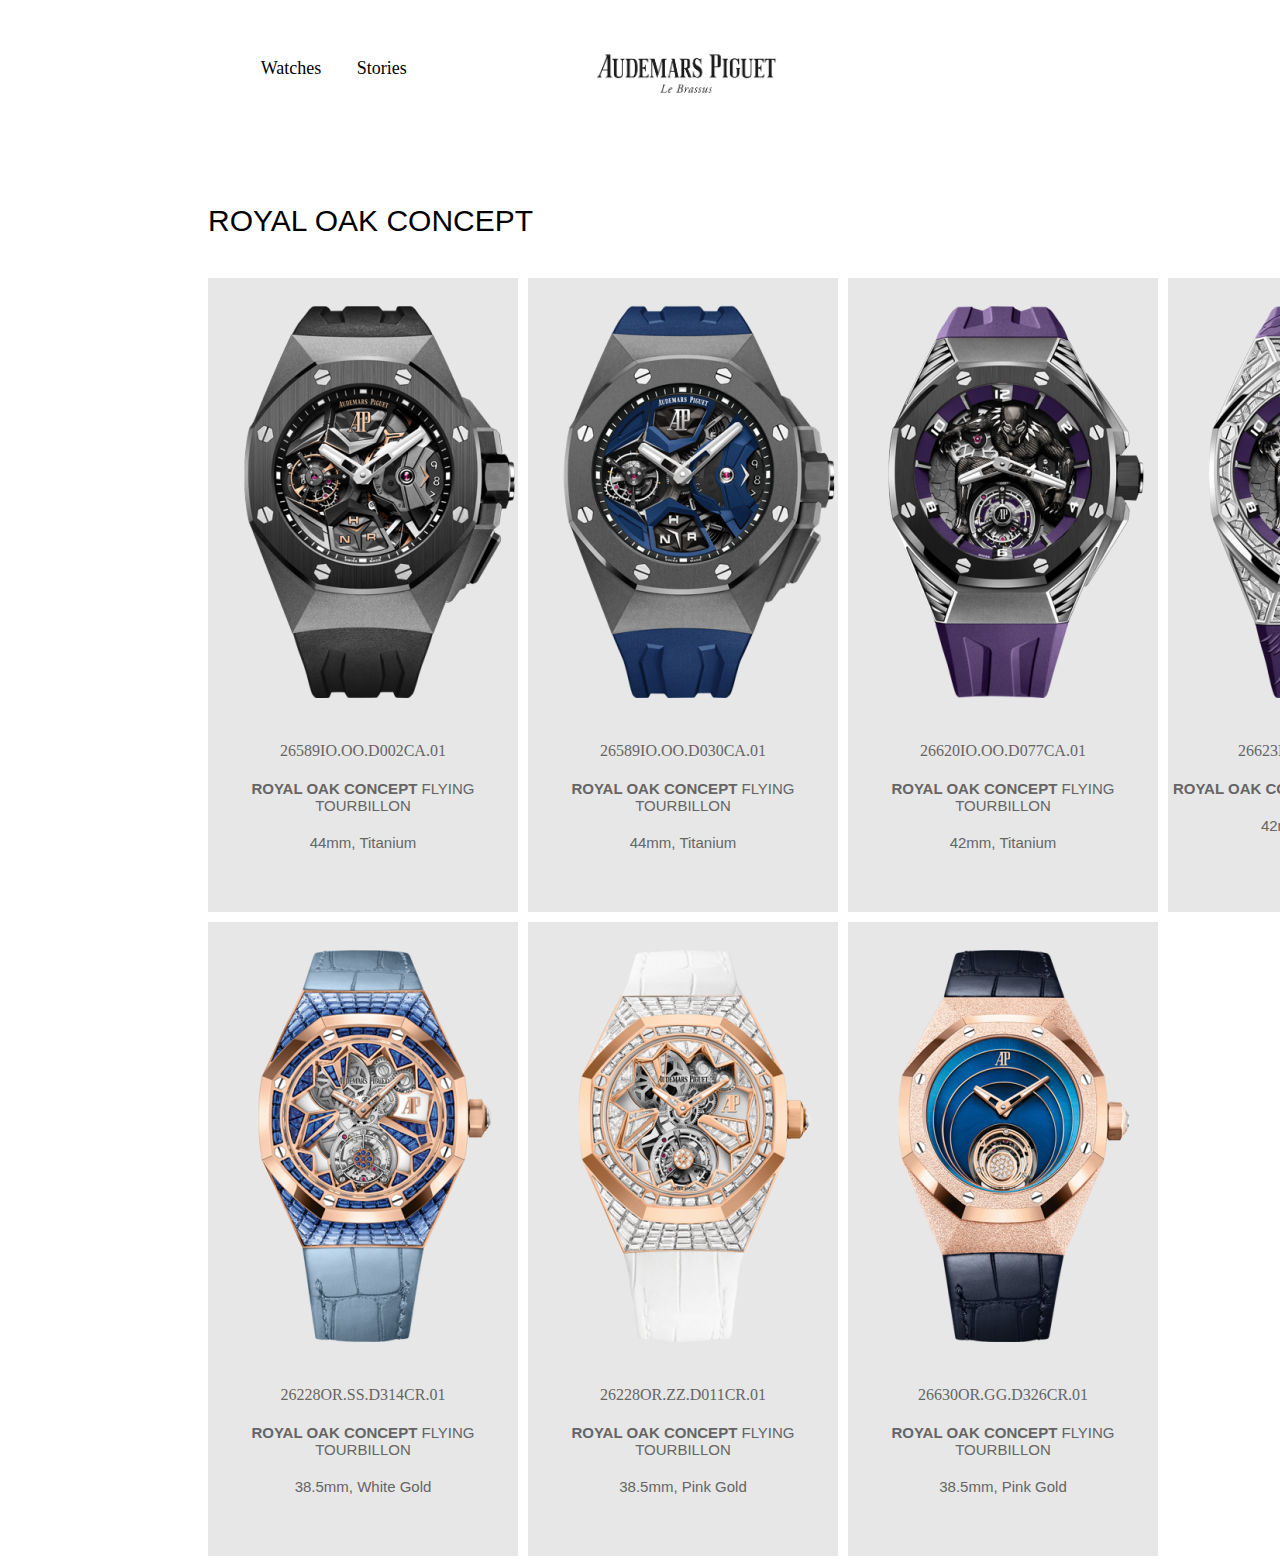
==== commit 6ac4447a: "new" ====
--- a/index.html
+++ b/index.html
@@ -11,11 +11,11 @@
     <div class="ap">
         <div class="ap-header">
             <div class="menu">
-                <a href="" class="m-button">Watches</a>
+                <a href="index.html" class="m-button">Watches</a>
                 <a href="" class="m1-button">Stories</a>
             </div>
             <div class="ap-image-header">
-                <a href="index.html">
+                <a href="home.html">
                     <img src="Audemars_Piguet_logo.png" alt="" class="image-header">
                 </a>
             </div>
--- a/style.css
+++ b/style.css
@@ -37,7 +37,7 @@
 .m-button {
     grid-column-start: 1;
     grid-column-end: 1;
-    font-size: 16px;
+    font-size: 18px;
     text-decoration: none;
     color: black;
 }
@@ -45,7 +45,7 @@
 .m1-button {
     grid-column-start: 3;
     grid-column-end: 3;
-    font-size: 16px;
+    font-size: 18px;
     text-decoration: none;
     color: black;
 }
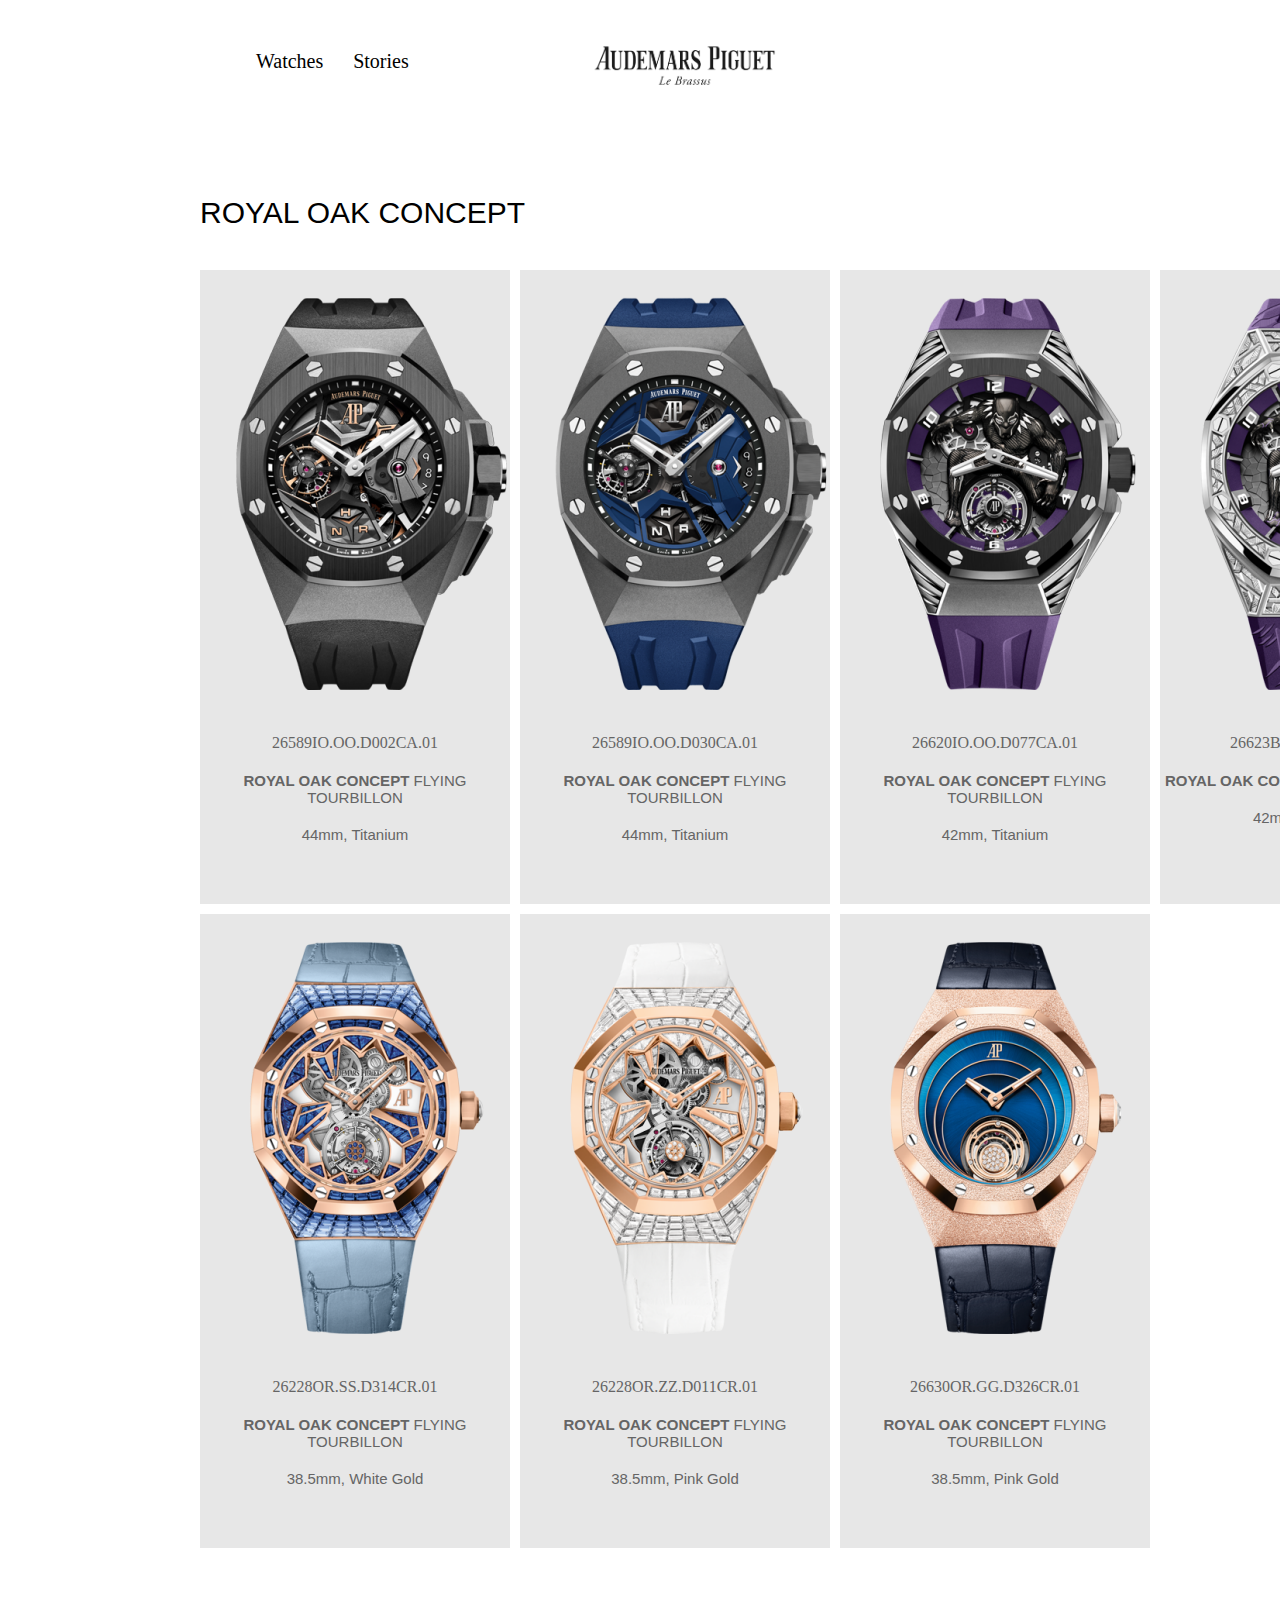
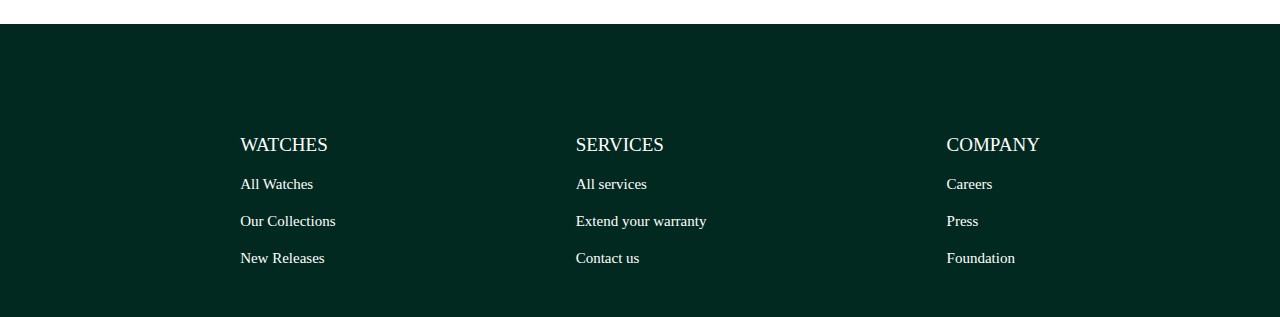
==== commit 4e373b4d: "new" ====
--- a/index.html
+++ b/index.html
@@ -43,7 +43,7 @@
 
             <div class="watch-card">
                 <div class="watch-image">
-                    <a href="">
+                    <a href="ap1.html">
                         <img src="AP2.png" alt="" class="image">
                     </a>
                 </div>
@@ -57,7 +57,7 @@
 
             <div class="watch-card">
                 <div class="watch-image">
-                    <a href="">
+                    <a href="ap1.html">
                         <img src="AP3.png" alt="" class="image">
                     </a>
                 </div>
@@ -71,7 +71,7 @@
 
             <div class="watch-card">
                 <div class="watch-image">
-                    <a href="">
+                    <a href="ap1.html">
                         <img src="AP4.png" alt="" class="image">
                     </a>
                 </div>
@@ -85,7 +85,7 @@
 
             <div class="watch-card">
                 <div class="watch-image">
-                    <a href="">
+                    <a href="ap1.html">
                         <img src="AP5.png" alt="" class="image">
                     </a>
                 </div>
@@ -99,7 +99,7 @@
 
             <div class="watch-card">
                 <div class="watch-image">
-                    <a href="">
+                    <a href="ap1.html">
                         <img src="AP6.png" alt="" class="image">
                     </a>
                 </div>
@@ -113,7 +113,7 @@
 
             <div class="watch-card">
                 <div class="watch-image">
-                    <a href="">
+                    <a href="ap1.html">
                         <img src="AP7.png" alt="" class="image">
                     </a>
                 </div>
@@ -128,8 +128,39 @@
 
         </div>
 
+    </div>
 
+    <footer class="ap-footer">
+        <div class="footer-card">
+            <div class="head"> Watches </div>
 
-    </div>
+            <div class="links">
+                <a href="" class="link"> All Watches </a>
+                <a href="" class="link1"> Our Collections </a>
+                <a href="" class="link2"> New Releases </a>
+            </div>
+        </div>
+
+        <div class="footer-card">
+            <div class="head"> Services </div>
+
+            <div class="links">
+                <a href="" class="link"> All services </a>
+                <a href="" class="link1"> Extend your warranty </a>
+                <a href="" class="link2"> Contact us </a>
+            </div>
+        </div>
+
+        <div class="footer-card">
+            <div class="head"> Company </div>
+
+            <div class="links">
+                <a href="" class="link"> Careers </a>
+                <a href="" class="link1"> Press </a>
+                <a href="" class="link2"> Foundation </a>
+            </div>
+        </div>
+    </footer>
+
 </body>
 </html>--- a/style.css
+++ b/style.css
@@ -1,3 +1,7 @@
+body {
+    margin: 0;
+}
+
 .ap-header {
     display: grid;
     grid-template-columns: 20% 23% 57%;
@@ -37,7 +41,7 @@
 .m-button {
     grid-column-start: 1;
     grid-column-end: 1;
-    font-size: 18px;
+    font-size: 20px;
     text-decoration: none;
     color: black;
 }
@@ -45,7 +49,7 @@
 .m1-button {
     grid-column-start: 3;
     grid-column-end: 3;
-    font-size: 18px;
+    font-size: 20px;
     text-decoration: none;
     color: black;
 }
@@ -111,4 +115,66 @@
     color: #656565;
     font-family: Arial, Helvetica, sans-serif;
     font-size: 15px;
+}
+
+.ap-footer {
+    margin-top: 6%;
+    width: 100%;
+    background-color: #02291f;
+    color: #fff;
+    padding: 110px 0px 50px;
+    display: flex;
+    flex-direction: row;
+    justify-content: space-evenly;
+}
+
+.head {
+    cursor: default;
+    font-size: 19px;
+    text-transform: uppercase;
+}
+
+.links {
+    margin-top: 20px;
+    display: flex;
+    flex-direction: column;
+}
+
+.link {
+    font-size: 15px;
+    color: white;
+    text-decoration: none;
+}
+
+.link:hover {
+    transition: .4s ease;
+    color: rgba(172, 141, 76, 0.9);
+}
+
+.link1 {
+    font-size: 15px;
+    margin-top: 20px;
+    color: white;
+    text-decoration: none;
+}
+
+.link1:hover {
+    transition: .4s ease;
+    color: rgba(172, 141, 76, 0.9);
+}
+
+.link2 {
+    font-size: 15px;
+    margin-top: 20px;
+    color: white;
+    text-decoration: none;
+}
+
+.link2:hover {
+    transition: .4s ease;
+    color: rgba(172, 141, 76, 0.9);
+}
+
+.margin {
+    margin-top: 30px;
 }